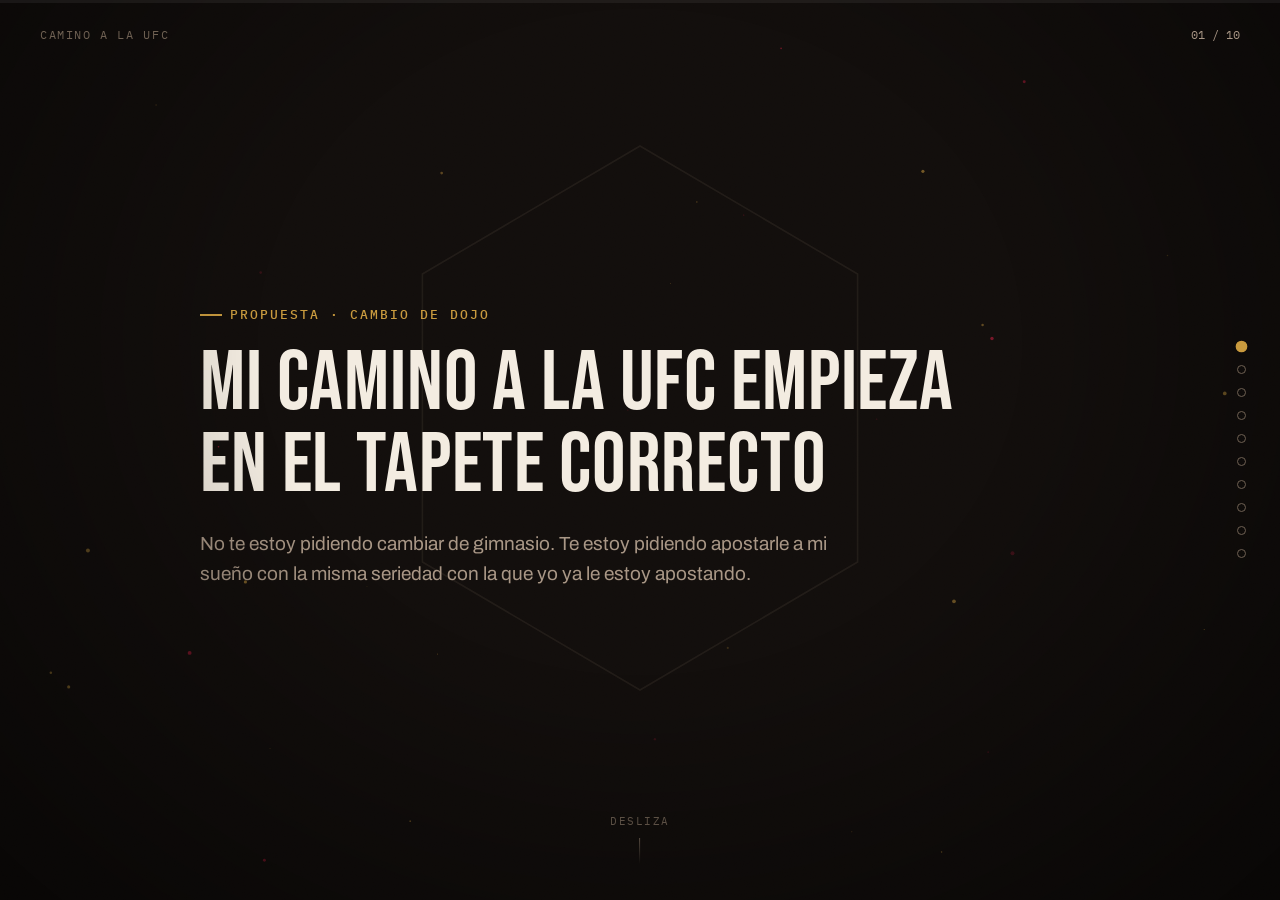
==== camino-ufc.html @ c73960b3 "Add interactive UFC dojo presentation page Standalone animated slide deck (embers canvas, scroll-sna" ====
<!DOCTYPE html>
<html lang="es">
<head>
<meta charset="UTF-8">
<meta name="viewport" content="width=device-width, initial-scale=1.0">
<title>Mi Camino a la UFC</title>
<meta name="description" content="Por qué cambiarme de dojo: profesor campeón nacional, acceso diario, mis amigos, la conexión a la UFC — y la ruta ya resuelta.">
<meta property="og:title" content="Mi Camino a la UFC">
<meta property="og:description" content="Una propuesta para mis papás: por qué cambiarme de dojo.">
<meta property="og:type" content="website">
<link rel="preconnect" href="https://fonts.googleapis.com">
<link rel="preconnect" href="https://fonts.gstatic.com" crossorigin>
<link href="https://fonts.googleapis.com/css2?family=Bebas+Neue&family=Archivo:wght@400;500;600;700;800&family=IBM+Plex+Mono:wght@400;500;600&display=swap" rel="stylesheet">
<style>
  :root {
    --bg: #120e0c;
    --bg-raised: #1c1613;
    --bg-sunken: #0b0807;
    --ink: #f3ece1;
    --ink-dim: #a89685;
    --ink-faint: #6f6153;
    --line: #33291f;
    --red: #c81e3f;
    --red-dim: #7d1329;
    --red-soft: #2a1216;
    --gold: #c99a3e;
    --gold-soft: #241d10;
    --blue: #5b8fe0;
    --blue-soft: #101c2c;
    --green: #5fbf87;
    --green-soft: #10251a;
    color-scheme: dark;
  }

  * { box-sizing: border-box; }
  html, body { height: 100%; }
  body {
    margin: 0;
    background: var(--bg);
    color: var(--ink);
    font-family: "Archivo", ui-sans-serif, system-ui, sans-serif;
    line-height: 1.55;
    -webkit-font-smoothing: antialiased;
    overflow: hidden;
  }
  ::selection { background: var(--red); color: var(--ink); }

  h1, h2, .display {
    font-family: "Bebas Neue", ui-sans-serif, system-ui, sans-serif;
    font-weight: 400;
    letter-spacing: 0.01em;
    text-transform: uppercase;
    text-wrap: balance;
    margin: 0;
  }
  .mono { font-family: "IBM Plex Mono", ui-monospace, Menlo, monospace; }

  a { color: inherit; }
  :focus-visible { outline: 2px solid var(--gold); outline-offset: 3px; }

  /* ---- atmosphere: embers canvas + grain + vignette ---- */
  #embers { position: fixed; inset: 0; z-index: 1; pointer-events: none; }
  .grain {
    position: fixed; inset: 0; z-index: 5; pointer-events: none;
    opacity: 0.05; mix-blend-mode: overlay;
  }
  .vignette {
    position: fixed; inset: 0; z-index: 4; pointer-events: none;
    background: radial-gradient(ellipse at 50% 38%, rgba(0,0,0,0) 0%, rgba(0,0,0,0) 42%, rgba(0,0,0,0.55) 100%);
  }
  .progress-track { position: fixed; top: 0; left: 0; right: 0; height: 3px; z-index: 7; background: rgba(255,255,255,0.06); }
  .progress-fill { height: 100%; width: 0%; background: linear-gradient(90deg, var(--gold), var(--red)); transition: width 0.15s linear; }

  /* ---- deck / slides ---- */
  .deck {
    height: 100vh;
    overflow-y: scroll;
    overflow-x: hidden;
    scroll-snap-type: y mandatory;
    scroll-behavior: smooth;
  }
  .slide {
    height: 100vh;
    scroll-snap-align: start;
    scroll-snap-stop: always;
    position: relative;
    display: flex;
    align-items: center;
    justify-content: center;
    padding: 64px clamp(24px, 6vw, 96px);
    overflow: hidden;
  }
  .slide-inner { max-width: 880px; width: 100%; position: relative; z-index: 2; }

  .eyebrow {
    font-family: "IBM Plex Mono", monospace;
    font-size: 12.5px;
    letter-spacing: 0.16em;
    text-transform: uppercase;
    font-weight: 500;
    display: inline-flex;
    align-items: center;
    gap: 8px;
    margin-bottom: 18px;
  }
  .eyebrow::before { content: ""; width: 22px; height: 1.5px; background: currentColor; display: inline-block; }
  .eyebrow.red { color: var(--red); }
  .eyebrow.gold { color: var(--gold); }
  .eyebrow.blue { color: var(--blue); }
  .eyebrow.green { color: var(--green); }
  .eyebrow.dim { color: var(--ink-faint); }

  .title-xl { font-size: clamp(40px, 7vw, 84px); line-height: 0.98; }
  .title-lg { font-size: clamp(32px, 5.4vw, 58px); line-height: 1.02; }
  .lede { font-size: clamp(16px, 1.9vw, 19px); color: var(--ink-dim); max-width: 60ch; margin-top: 22px; }
  .lede + .lede { margin-top: 12px; }

  /* word-stagger reveal for headlines */
  .split .word { display: inline-block; }
  .reveal.split .word { opacity: 0; transform: translateY(0.4em); transition: opacity 0.55s ease, transform 0.55s ease; }
  .reveal.split.in .word { opacity: 1; transform: translateY(0); }

  .ghost-num {
    position: absolute;
    font-family: "Bebas Neue", sans-serif;
    font-size: clamp(220px, 34vw, 420px);
    line-height: 1;
    top: 50%; right: clamp(-40px, -2vw, 10px);
    transform: translateY(-50%);
    color: transparent;
    -webkit-text-stroke: 1.5px rgba(243,236,225,0.14);
    z-index: 1;
    user-select: none;
    pointer-events: none;
  }
  .ghost-num.red { -webkit-text-stroke-color: rgba(200,30,63,0.32); }
  .ghost-num.gold { -webkit-text-stroke-color: rgba(201,154,62,0.28); }

  .reveal { opacity: 0; transform: translateY(18px); transition: opacity 0.7s ease, transform 0.7s ease; }
  .reveal.in { opacity: 1; transform: translateY(0); }
  .reveal.d1.in { transition-delay: 0.08s; }
  .reveal.d2.in { transition-delay: 0.16s; }
  .reveal.d3.in { transition-delay: 0.24s; }
  @media (prefers-reduced-motion: reduce) {
    .reveal, .reveal.split .word { opacity: 1; transform: none; transition: none; }
    .deck { scroll-behavior: auto; }
  }

  /* ---- hero ---- */
  .hero-octagon {
    position: absolute; inset: 0; z-index: 1; display: flex; align-items: center; justify-content: center;
    opacity: 0.5;
  }
  .hero-octagon svg { width: min(78vw, 640px); height: auto; animation: slow-spin 100s linear infinite; }
  @keyframes slow-spin { to { transform: rotate(360deg); } }
  @media (prefers-reduced-motion: reduce) { .hero-octagon svg { animation: none; } }

  .scroll-cue {
    position: absolute; bottom: 36px; left: 50%; transform: translateX(-50%);
    display: flex; flex-direction: column; align-items: center; gap: 8px;
    font-family: "IBM Plex Mono", monospace; font-size: 11px; letter-spacing: 0.14em;
    color: var(--ink-faint); text-transform: uppercase; z-index: 2;
  }
  .scroll-cue .line { width: 1px; height: 26px; background: linear-gradient(var(--ink-faint), transparent); animation: pulse-down 1.8s ease-in-out infinite; }
  @keyframes pulse-down { 0%,100% { opacity: 0.3; } 50% { opacity: 1; } }
  @media (prefers-reduced-motion: reduce) { .scroll-cue .line { animation: none; } }

  /* ---- fight card list ---- */
  .card-list { display: flex; flex-direction: column; margin-top: 30px; border-top: 1px solid var(--line); }
  .card-row {
    display: flex; align-items: center; gap: 20px; padding: 20px 4px;
    border-bottom: 1px solid var(--line);
    background: none; border-left: none; border-right: none; border-top: none;
    color: inherit; text-align: left; width: 100%; cursor: pointer; font: inherit;
  }
  .card-row .num { font-family: "IBM Plex Mono", monospace; font-size: 13px; color: var(--gold); width: 70px; flex: none; letter-spacing: 0.05em; }
  .card-row .name { font-family: "Bebas Neue", sans-serif; font-size: clamp(22px,3vw,32px); letter-spacing: 0.01em; flex: 1; }
  .card-row .arrow { color: var(--ink-faint); font-family: "IBM Plex Mono", monospace; transition: transform 0.25s ease, color 0.25s ease; }
  .card-row:hover { background: var(--bg-raised); }
  .card-row:hover .arrow { transform: translateX(6px); color: var(--gold); }

  /* ---- stat tile ---- */
  .stat-tile {
    margin-top: 28px; display: inline-flex; align-items: baseline; gap: 14px;
    background: var(--gold-soft); border: 1px solid rgba(201,154,62,0.35); border-radius: 14px;
    padding: 22px 30px;
  }
  .stat-tile .big { font-family: "IBM Plex Mono", monospace; font-size: clamp(38px,5.5vw,56px); font-weight: 600; color: var(--gold); font-variant-numeric: tabular-nums; }
  .stat-tile .unit { font-family: "IBM Plex Mono", monospace; font-size: 14px; color: var(--ink-dim); }
  .stat-sub { margin-top: 12px; font-family: "IBM Plex Mono", monospace; font-size: 13.5px; color: var(--ink-faint); }

  /* ---- compromiso ---- */
  .clause-list { display: flex; flex-direction: column; gap: 12px; margin-top: 26px; }
  .clause {
    display: flex; gap: 14px; align-items: flex-start; padding: 16px 18px;
    background: var(--green-soft); border: 1px solid rgba(95,191,135,0.28); border-radius: 12px;
  }
  .clause .check {
    flex: none; width: 22px; height: 22px; border-radius: 50%; margin-top: 1px;
    background: var(--green); color: var(--bg-sunken); font-family: "IBM Plex Mono", monospace;
    font-size: 13px; font-weight: 700; display: flex; align-items: center; justify-content: center;
  }
  .clause p { margin: 0; font-size: 15px; color: var(--ink); }
  .clause b { color: var(--green); }

  /* ---- logistics mini cards ---- */
  .route-grid { display: grid; grid-template-columns: repeat(3, 1fr); gap: 14px; margin-top: 30px; }
  @media (max-width: 760px) { .route-grid { grid-template-columns: 1fr; } }
  .route-card {
    background: var(--blue-soft); border: 1px solid rgba(91,143,224,0.3); border-radius: 12px; padding: 18px;
    transition: transform 0.25s ease, border-color 0.25s ease;
  }
  .route-card:hover { transform: translateY(-3px); border-color: var(--blue); }
  .route-card .day { font-family: "Bebas Neue", sans-serif; font-size: 22px; letter-spacing: 0.02em; color: var(--ink); }
  .route-card svg { width: 100%; height: auto; margin: 10px 0; }
  .route-card .stat { font-family: "IBM Plex Mono", monospace; font-size: 12px; color: var(--blue); }
  .route-card .status {
    display: inline-block; margin-top: 8px; font-family: "IBM Plex Mono", monospace; font-size: 11px;
    padding: 3px 9px; border-radius: 999px; letter-spacing: 0.04em;
  }
  .status.ok { background: rgba(91,224,146,0.14); color: #6bd99b; }
  .status.warn { background: rgba(201,154,62,0.16); color: var(--gold); }
  .status.tight { background: rgba(200,30,63,0.16); color: #e37285; }

  .btn {
    display: inline-flex; align-items: center; gap: 8px; margin-top: 30px;
    font-family: "IBM Plex Mono", monospace; font-size: 13.5px; font-weight: 500;
    text-decoration: none; padding: 13px 22px; border-radius: 9px;
    background: var(--blue); color: #0b0e14; border: 1px solid transparent;
    transition: background 0.2s ease, transform 0.2s ease;
  }
  .btn:hover { background: #7ba5eb; transform: translateY(-1px); }

  /* ---- closing ---- */
  .chip-row { display: flex; flex-wrap: wrap; gap: 10px; margin-top: 26px; }
  .chip {
    font-family: "IBM Plex Mono", monospace; font-size: 12px; color: var(--ink-dim);
    border: 1px solid var(--line); border-radius: 999px; padding: 7px 14px;
    opacity: 0; transform: translateY(8px); transition: opacity 0.5s ease, transform 0.5s ease;
  }
  .reveal.in .chip { opacity: 1; transform: translateY(0); }
  .chip:nth-child(1) { transition-delay: 0.05s; }
  .chip:nth-child(2) { transition-delay: 0.12s; }
  .chip:nth-child(3) { transition-delay: 0.19s; }
  .chip:nth-child(4) { transition-delay: 0.26s; }
  .chip:nth-child(5) { transition-delay: 0.33s; }
  .sign-line { margin-top: 46px; padding-top: 18px; border-top: 1px solid var(--line); display: flex; justify-content: space-between; gap: 20px; flex-wrap: wrap; font-family: "IBM Plex Mono", monospace; font-size: 12px; color: var(--ink-faint); }

  /* ---- chrome: counter + dot nav ---- */
  .chrome { position: fixed; z-index: 6; pointer-events: none; }
  .wordmark {
    top: 26px; left: clamp(20px, 5vw, 40px);
    font-family: "IBM Plex Mono", monospace; font-size: 11.5px; letter-spacing: 0.14em;
    color: var(--ink-faint); text-transform: uppercase;
  }
  .counter {
    top: 26px; right: clamp(20px, 5vw, 40px);
    font-family: "IBM Plex Mono", monospace; font-size: 12px; color: var(--ink-dim);
    font-variant-numeric: tabular-nums;
  }
  .dotnav {
    top: 50%; right: clamp(18px, 4vw, 34px); transform: translateY(-50%);
    display: flex; flex-direction: column; gap: 14px; pointer-events: auto;
  }
  .dotnav button {
    width: 9px; height: 9px; border-radius: 50%; padding: 0;
    background: transparent; border: 1.5px solid var(--ink-faint); cursor: pointer;
    transition: background 0.25s ease, border-color 0.25s ease, transform 0.25s ease;
  }
  .dotnav button.active { background: var(--gold); border-color: var(--gold); transform: scale(1.3); }
  .dotnav button:hover { border-color: var(--ink); }
  @media (max-width: 680px) { .dotnav { display: none; } }
</style>
</head>
<body>

<canvas id="embers" aria-hidden="true"></canvas>
<div class="grain" aria-hidden="true">
  <svg width="100%" height="100%">
    <filter id="noise"><feTurbulence type="fractalNoise" baseFrequency="0.9" numOctaves="2" stitchTiles="stitch"/></filter>
    <rect width="100%" height="100%" filter="url(#noise)"/>
  </svg>
</div>
<div class="vignette" aria-hidden="true"></div>
<div class="progress-track" aria-hidden="true"><div class="progress-fill" id="progressFill"></div></div>

<div class="chrome wordmark">Camino a la UFC</div>
<div class="chrome counter" id="counter">01 / 10</div>
<div class="chrome dotnav" id="dotnav" role="tablist" aria-label="Navegación de diapositivas"></div>

<div class="deck" id="deck">

  <!-- 1: PORTADA -->
  <section class="slide" aria-label="Portada">
    <div class="hero-octagon" aria-hidden="true">
      <svg viewBox="0 0 400 400"><polygon points="200,10 336,90 336,270 200,350 64,270 64,90" fill="none" stroke="var(--ink-faint)" stroke-width="1" opacity="0.35"/></svg>
    </div>
    <div class="slide-inner">
      <p class="eyebrow gold reveal">Propuesta · cambio de dojo</p>
      <h1 class="title-xl reveal d1 split">Mi camino a la UFC empieza en el tapete correcto</h1>
      <p class="lede reveal d2">No te estoy pidiendo cambiar de gimnasio. Te estoy pidiendo apostarle a mi sueño con la misma seriedad con la que yo ya le estoy apostando.</p>
    </div>
    <div class="scroll-cue"><span>desliza</span><span class="line"></span></div>
  </section>

  <!-- 2: LA APUESTA -->
  <section class="slide" aria-label="Por qué esto importa">
    <div class="slide-inner">
      <p class="eyebrow dim reveal">Por qué esto importa</p>
      <h2 class="title-lg reveal d1 split">Llegar a la UFC no es un capricho</h2>
      <p class="lede reveal d2">Es lo que quiero construir con años de tapete, disciplina y las personas correctas cerca. Cada decisión de dónde y con quién entreno es parte de ese camino — y esta es de las más importantes que voy a tomar este año.</p>
      <p class="lede reveal d3 mono" style="color:var(--gold); font-size:15px;">4 razones. Una sola decisión.</p>
    </div>
  </section>

  <!-- 3: LA CARTELERA -->
  <section class="slide" aria-label="Las cuatro razones">
    <div class="slide-inner">
      <p class="eyebrow red reveal">La cartelera</p>
      <h2 class="title-lg reveal d1 split">4 razones para hacer el cambio</h2>
      <div class="card-list reveal d2">
        <button class="card-row" data-jump="4"><span class="num">BOUT 01</span><span class="name">El profesor</span><span class="arrow">→</span></button>
        <button class="card-row" data-jump="5"><span class="num">BOUT 02</span><span class="name">El precio</span><span class="arrow">→</span></button>
        <button class="card-row" data-jump="6"><span class="num">BOUT 03</span><span class="name">Mis amigos</span><span class="arrow">→</span></button>
        <button class="card-row" data-jump="7"><span class="num">BOUT 04</span><span class="name">La conexión a la UFC</span><span class="arrow">→</span></button>
      </div>
    </div>
  </section>

  <!-- 4: BOUT 01 - PROFESOR -->
  <section class="slide" aria-label="Razón 1: el profesor">
    <span class="ghost-num gold" aria-hidden="true">01</span>
    <div class="slide-inner">
      <p class="eyebrow gold reveal">Bout 01 · Credenciales</p>
      <h2 class="title-lg reveal d1 split">Mi profesor es campeón nacional de jiu-jitsu</h2>
      <p class="lede reveal d2">No es una clase recreativa más. Es instrucción de alguien que compitió y ganó al nivel más alto del país — eso se nota en la corrección técnica, en el nivel de exigencia y en la mentalidad de competencia que se contagia en cada clase.</p>
    </div>
  </section>

  <!-- 5: BOUT 02 - PRECIO -->
  <section class="slide" aria-label="Razón 2: el precio">
    <span class="ghost-num gold" aria-hidden="true">02</span>
    <div class="slide-inner">
      <p class="eyebrow gold reveal">Bout 02 · Acceso</p>
      <h2 class="title-lg reveal d1 split">$2,300 al mes — tapete todos los días</h2>
      <div class="stat-tile reveal d2">
        <span class="big" data-count="2300">$0</span>
        <span class="unit">/ mes<br>acceso ilimitado</span>
      </div>
      <p class="stat-sub reveal d2">≈ $77 pesos por día si entreno diario — no por clase suelta.</p>
      <p class="lede reveal d3">Acceso cualquier día de la semana. Entrenar todos los días — no una o dos veces— es lo que de verdad compone técnica con el tiempo.</p>
    </div>
  </section>

  <!-- 6: BOUT 03 - AMIGOS -->
  <section class="slide" aria-label="Razón 3: mis amigos">
    <span class="ghost-num gold" aria-hidden="true">03</span>
    <div class="slide-inner">
      <p class="eyebrow gold reveal">Bout 03 · Comunidad</p>
      <h2 class="title-lg reveal d1 split">Sigo entrenando con mis amigos</h2>
      <p class="lede reveal d2">No es un cambio que me aísla. Voy a seguir rodando con la gente con la que ya tengo confianza — y en jiu-jitsu esa confianza es lo que te permite entrenar más fuerte, más seguido, y sin miedo a lastimarte con un compañero que no conoces.</p>
    </div>
  </section>

  <!-- 7: BOUT 04 - CONEXIÓN UFC -->
  <section class="slide" aria-label="Razón 4: la conexión a la UFC">
    <span class="ghost-num red" aria-hidden="true">04</span>
    <div class="slide-inner">
      <p class="eyebrow red reveal">Bout 04 · La razón más grande</p>
      <h2 class="title-lg reveal d1 split">Es de las pocas personas que me pueden ayudar a llegar a la UFC</h2>
      <p class="lede reveal d2">No hablo solo de un buen entrenador. Hablo de alguien con la trayectoria y las conexiones para acercarme de verdad al camino profesional. Estas oportunidades no aparecen seguido — y esta la tengo enfrente.</p>
    </div>
  </section>

  <!-- 8: MI COMPROMISO -->
  <section class="slide" aria-label="Mi compromiso con la escuela">
    <div class="slide-inner">
      <p class="eyebrow green reveal">Mi compromiso</p>
      <h2 class="title-lg reveal d1 split">Esto no es a costa de la escuela</h2>
      <p class="lede reveal d2">Tener una meta así de grande no significa descuidar lo demás. El dojo se acomoda a mi horario de estudio — no al revés. Esto es lo que te ofrezco a cambio de esta oportunidad:</p>
      <div class="clause-list reveal d3">
        <div class="clause"><span class="check">✓</span><p><b>Tareas y estudio primero.</b> El horario del dojo ya está armado alrededor de mis clases, no encima de ellas.</p></div>
        <div class="clause"><span class="check">✓</span><p><b>Mis calificaciones se mantienen o mejoran.</b> Si en algún momento no es así, lo hablamos antes de que se convierta en un problema.</p></div>
        <div class="clause"><span class="check">✓</span><p><b>Si algún día de verdad no puedo con las dos cosas, la escuela gana</b> — sin necesidad de que me lo tengas que exigir.</p></div>
      </div>
    </div>
  </section>

  <!-- 9: LOGISTICA / MAPAS -->
  <section class="slide" aria-label="Logística y rutas">
    <div class="slide-inner">
      <p class="eyebrow blue reveal">Ya lo pensé · logística</p>
      <h2 class="title-lg reveal d1 split">Sí es viable — ya tengo la ruta resuelta</h2>
      <p class="lede reveal d2">No es solo "quiero ir". Ya planeé exactamente cómo llego y regreso cada día que importa, con ruta principal, alterna y hora de salida — incluyendo tráfico en vivo con Maps y Waze.</p>

      <div class="route-grid reveal d3">
        <div class="route-card">
          <div class="day">Jueves</div>
          <svg viewBox="0 0 220 60" role="img" aria-label="Ida y vuelta casa-dojo jueves">
            <line x1="20" y1="24" x2="200" y2="24" stroke="var(--blue)" stroke-width="3"/>
            <line x1="200" y1="42" x2="20" y2="42" stroke="var(--red)" stroke-width="3"/>
            <circle cx="20" cy="33" r="4" fill="var(--bg-sunken)" stroke="var(--ink)" stroke-width="1.5"/>
            <circle cx="200" cy="33" r="4" fill="var(--bg-sunken)" stroke="var(--ink)" stroke-width="1.5"/>
          </svg>
          <div class="stat">18:30 llegada · 20:30 sale → 21:00 casa</div>
          <span class="status tight">Vuelta: 30 min justos</span>
        </div>
        <div class="route-card">
          <div class="day">Sábado</div>
          <svg viewBox="0 0 220 40" role="img" aria-label="Ruta casa-dojo sábado">
            <line x1="20" y1="20" x2="200" y2="20" stroke="var(--blue)" stroke-width="3"/>
            <circle cx="20" cy="20" r="4" fill="var(--bg-sunken)" stroke="var(--ink)" stroke-width="1.5"/>
            <circle cx="200" cy="20" r="4" fill="var(--bg-sunken)" stroke="var(--ink)" stroke-width="1.5"/>
          </svg>
          <div class="stat">Sale 09:00–09:30</div>
          <span class="status ok">Holgado</span>
        </div>
        <div class="route-card">
          <div class="day">Domingo</div>
          <svg viewBox="0 0 220 40" role="img" aria-label="Ruta casa-dojo domingo">
            <line x1="20" y1="20" x2="200" y2="20" stroke="var(--blue)" stroke-width="3"/>
            <circle cx="20" cy="20" r="4" fill="var(--bg-sunken)" stroke="var(--ink)" stroke-width="1.5"/>
            <circle cx="200" cy="20" r="4" fill="var(--bg-sunken)" stroke="var(--ink)" stroke-width="1.5"/>
          </svg>
          <div class="stat">08:30–08:45 · clase 9–12</div>
          <span class="status warn">Sin atajo (Reforma cerrada)</span>
        </div>
      </div>

      <a class="btn reveal d3" href="https://claude.ai/code/artifact/6c3e1e95-0c9e-4809-9b64-86d9133f65cd" target="_blank" rel="noopener">Ver el mapa completo, con Maps y Waze en vivo →</a>
    </div>
  </section>

  <!-- 10: CIERRE -->
  <section class="slide" aria-label="Cierre">
    <div class="hero-octagon" aria-hidden="true" style="opacity:0.3;">
      <svg viewBox="0 0 400 400"><polygon points="200,10 336,90 336,270 200,350 64,270 64,90" fill="none" stroke="var(--red)" stroke-width="1"/></svg>
    </div>
    <div class="slide-inner">
      <p class="eyebrow red reveal">Lo que te pido</p>
      <h2 class="title-xl reveal d1 split">Solo me falta tu sí</h2>
      <p class="lede reveal d2">Ya tengo el profesor, el plan, la ruta y a mis amigos ahí. Lo único que me falta es la oportunidad de intentarlo en serio. Hablemos.</p>
      <div class="chip-row reveal d3">
        <span class="chip">Profesor · campeón nacional</span>
        <span class="chip">$2,300/mes · acceso diario</span>
        <span class="chip">Sigo con mis amigos</span>
        <span class="chip">Conexión real a la UFC</span>
        <span class="chip">Sigo con la escuela</span>
      </div>
      <div class="sign-line reveal d3">
        <span>Ciudad de México</span>
        <span>Mi camino a la UFC — hoja 01</span>
      </div>
    </div>
  </section>

</div>

<script>
  (function () {
    var reduceMotion = matchMedia('(prefers-reduced-motion: reduce)').matches;

    /* ---------- embers canvas ---------- */
    if (!reduceMotion) {
      var canvas = document.getElementById('embers');
      var ctx = canvas.getContext('2d');
      var w, h, particles;
      function resize() { w = canvas.width = innerWidth; h = canvas.height = innerHeight; }
      function makeParticles() {
        particles = [];
        var count = Math.min(50, Math.round((w * h) / 34000));
        for (var i = 0; i < count; i++) {
          particles.push({
            x: Math.random() * w,
            y: Math.random() * h,
            r: Math.random() * 1.6 + 0.4,
            vy: -(Math.random() * 0.25 + 0.06),
            vx: (Math.random() - 0.5) * 0.08,
            a: Math.random() * 0.45 + 0.12,
            gold: Math.random() > 0.5
          });
        }
      }
      resize(); makeParticles();
      window.addEventListener('resize', function () { resize(); makeParticles(); });
      function tick() {
        ctx.clearRect(0, 0, w, h);
        for (var i = 0; i < particles.length; i++) {
          var p = particles[i];
          p.x += p.vx; p.y += p.vy;
          if (p.y < -10) { p.y = h + 10; p.x = Math.random() * w; }
          if (p.x < -10) p.x = w + 10;
          if (p.x > w + 10) p.x = -10;
          ctx.beginPath();
          ctx.fillStyle = (p.gold ? 'rgba(201,154,62,' : 'rgba(200,30,63,') + p.a + ')';
          ctx.arc(p.x, p.y, p.r, 0, Math.PI * 2);
          ctx.fill();
        }
        requestAnimationFrame(tick);
      }
      tick();
    }

    /* ---------- word-stagger split ---------- */
    Array.prototype.slice.call(document.querySelectorAll('.split')).forEach(function (el) {
      var words = el.textContent.trim().split(/\s+/);
      el.innerHTML = words.map(function (word, i) {
        return '<span class="word" style="transition-delay:' + Math.min(i * 45, 420) + 'ms">' + word + '</span>';
      }).join(' ');
    });

    /* ---------- deck navigation ---------- */
    var deck = document.getElementById('deck');
    var slides = Array.prototype.slice.call(deck.querySelectorAll('.slide'));
    var dotnav = document.getElementById('dotnav');
    var counter = document.getElementById('counter');
    var progressFill = document.getElementById('progressFill');
    var total = slides.length;

    slides.forEach(function (s, i) {
      var b = document.createElement('button');
      b.setAttribute('aria-label', 'Ir a diapositiva ' + (i + 1));
      b.addEventListener('click', function () { goto(i); });
      dotnav.appendChild(b);
    });
    var dots = Array.prototype.slice.call(dotnav.children);

    function pad(n) { return (n < 10 ? '0' : '') + n; }

    function setActive(i) {
      dots.forEach(function (d, j) { d.classList.toggle('active', j === i); });
      counter.textContent = pad(i + 1) + ' / ' + pad(total);
    }

    function goto(i) {
      i = Math.max(0, Math.min(total - 1, i));
      deck.scrollTo({ top: i * deck.clientHeight, behavior: reduceMotion ? 'auto' : 'smooth' });
    }

    function currentIndex() { return Math.round(deck.scrollTop / deck.clientHeight); }

    var raf = null;
    deck.addEventListener('scroll', function () {
      if (raf) return;
      raf = requestAnimationFrame(function () {
        setActive(currentIndex());
        var max = deck.scrollHeight - deck.clientHeight;
        progressFill.style.width = (max > 0 ? (deck.scrollTop / max) * 100 : 0) + '%';
        raf = null;
      });
    });

    document.addEventListener('keydown', function (e) {
      if (['ArrowDown', 'PageDown', 'ArrowRight'].indexOf(e.key) > -1) { e.preventDefault(); goto(currentIndex() + 1); }
      else if (['ArrowUp', 'PageUp', 'ArrowLeft'].indexOf(e.key) > -1) { e.preventDefault(); goto(currentIndex() - 1); }
    });

    Array.prototype.slice.call(document.querySelectorAll('[data-jump]')).forEach(function (btn) {
      btn.addEventListener('click', function () { goto(parseInt(btn.getAttribute('data-jump'), 10)); });
    });

    /* ---------- reveal on scroll + count-up ---------- */
    var io = new IntersectionObserver(function (entries) {
      entries.forEach(function (entry) {
        if (!entry.isIntersecting) return;
        entry.target.classList.add('in');
        var counters = entry.target.querySelectorAll('[data-count]');
        counters.forEach(function (c) {
          if (c.dataset.done) return;
          c.dataset.done = '1';
          var target = parseInt(c.dataset.count, 10);
          if (reduceMotion) { c.textContent = '$' + target.toLocaleString('es-MX'); return; }
          var start = performance.now();
          var dur = 900;
          function step(t) {
            var p = Math.min(1, (t - start) / dur);
            var eased = 1 - Math.pow(1 - p, 3);
            c.textContent = '$' + Math.round(eased * target).toLocaleString('es-MX');
            if (p < 1) requestAnimationFrame(step);
          }
          requestAnimationFrame(step);
        });
      });
    }, { threshold: 0.35 });
    Array.prototype.slice.call(document.querySelectorAll('.reveal')).forEach(function (el) { io.observe(el); });

    /* ---------- pointer parallax on octagon / ghost numerals ---------- */
    if (!reduceMotion && matchMedia('(pointer: fine)').matches) {
      document.addEventListener('mousemove', function (e) {
        var relX = (e.clientX / innerWidth) - 0.5;
        var relY = (e.clientY / innerHeight) - 0.5;
        Array.prototype.slice.call(document.querySelectorAll('.hero-octagon')).forEach(function (el) {
          el.style.transform = 'translate(' + (relX * 16) + 'px,' + (relY * 16) + 'px)';
        });
        Array.prototype.slice.call(document.querySelectorAll('.ghost-num')).forEach(function (el) {
          el.style.transform = 'translateY(-50%) translate(' + (relX * -10) + 'px,' + (relY * -10) + 'px)';
        });
      });
    }

    setActive(0);
  })();
</script>
</body>
</html>
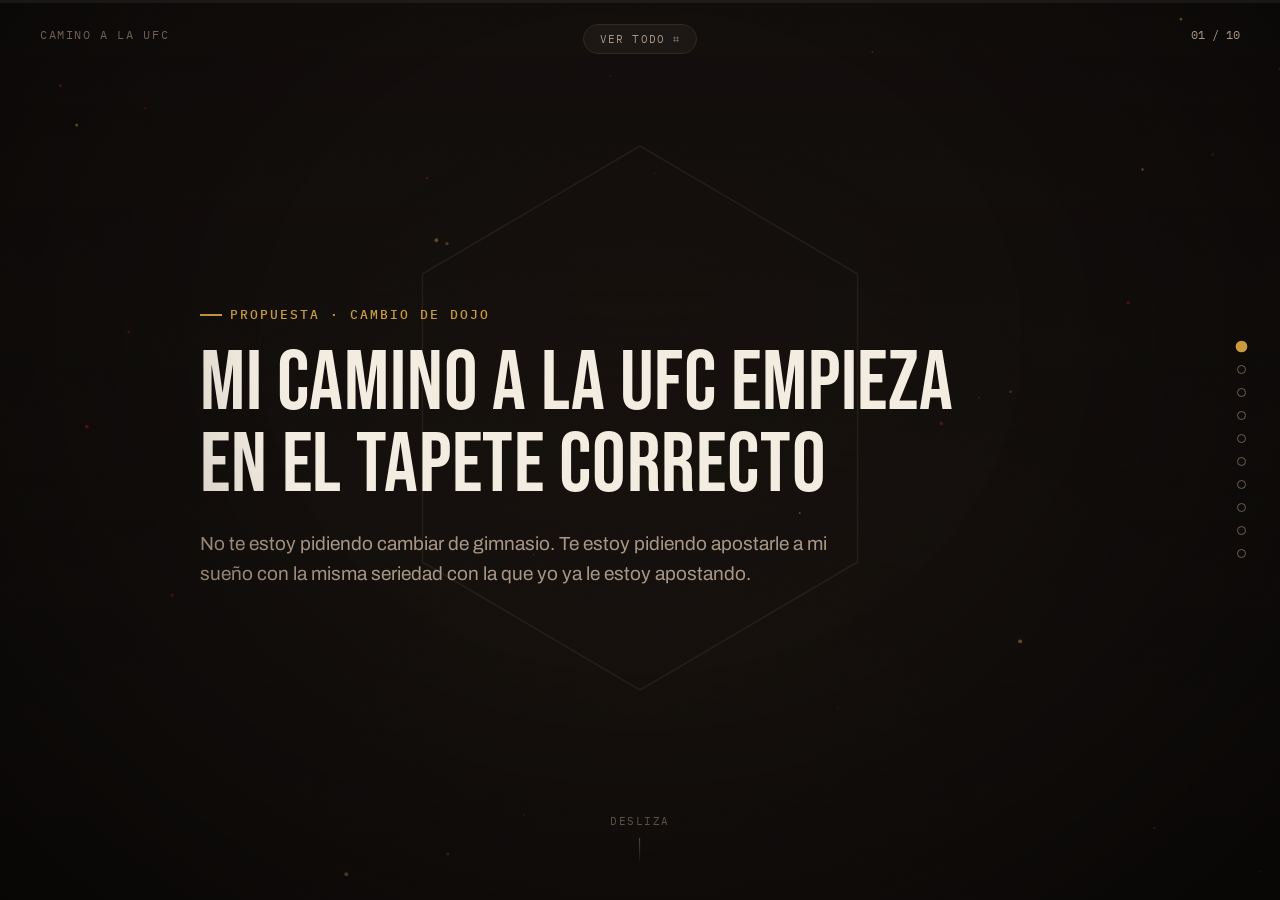
==== commit e7cbe1b2: "Add UFC arena imagery and richer interactivity to presentation Brings the GitHub Pages version in sy" ====
--- a/camino-ufc.html
+++ b/camino-ufc.html
@@ -92,6 +92,17 @@
   }
   .slide-inner { max-width: 880px; width: 100%; position: relative; z-index: 2; }
 
+  /* ---- photographic slide backgrounds ---- */
+  .slide-bg {
+    position: absolute; inset: 0; z-index: 0;
+    background-size: cover; background-position: center;
+    filter: saturate(0.85);
+  }
+  .slide-bg::after {
+    content: ""; position: absolute; inset: 0;
+    background: linear-gradient(180deg, rgba(18,14,12,0.62) 0%, rgba(18,14,12,0.88) 62%, rgba(18,14,12,0.97) 100%);
+  }
+
   .eyebrow {
     font-family: "IBM Plex Mono", monospace;
     font-size: 12.5px;
@@ -270,6 +281,66 @@
   .dotnav button.active { background: var(--gold); border-color: var(--gold); transform: scale(1.3); }
   .dotnav button:hover { border-color: var(--ink); }
   @media (max-width: 680px) { .dotnav { display: none; } }
+
+  /* ---- ambient mood glow, follows active slide ---- */
+  .mood-glow {
+    position: fixed; inset: 0; z-index: 0; pointer-events: none;
+    background: radial-gradient(ellipse at 50% 105%, var(--mood-color, transparent) 0%, transparent 62%);
+    opacity: 0.22; transition: background 0.7s ease;
+  }
+
+  /* ---- tilt cards ---- */
+  .tilt { transition: transform 0.35s ease; will-change: transform; }
+
+  /* ---- overview toggle ---- */
+  .overview-btn {
+    top: 24px; left: 50%; transform: translateX(-50%);
+    pointer-events: auto; cursor: pointer;
+    font-family: "IBM Plex Mono", monospace; font-size: 11px; letter-spacing: 0.1em;
+    text-transform: uppercase; color: var(--ink-dim); background: rgba(255,255,255,0.04);
+    border: 1px solid var(--line); border-radius: 999px; padding: 7px 16px;
+    transition: border-color 0.2s ease, color 0.2s ease;
+  }
+  .overview-btn:hover { color: var(--ink); border-color: var(--gold); }
+  @media (max-width: 680px) { .overview-btn { display: none; } }
+
+  /* ---- overview grid ---- */
+  #overview {
+    position: fixed; inset: 0; z-index: 9; background: rgba(10,8,7,0.97);
+    backdrop-filter: blur(6px);
+    display: flex; flex-direction: column; align-items: center; justify-content: center;
+    gap: 28px; padding: 40px 24px;
+    opacity: 0; pointer-events: none; transition: opacity 0.35s ease;
+  }
+  #overview.open { opacity: 1; pointer-events: auto; }
+  #overview .ov-title { font-family: "IBM Plex Mono", monospace; font-size: 12px; letter-spacing: 0.14em; text-transform: uppercase; color: var(--ink-faint); }
+  #overview .ov-grid { display: grid; grid-template-columns: repeat(5, minmax(140px,1fr)); gap: 12px; max-width: 1080px; width: 100%; }
+  @media (max-width: 900px) { #overview .ov-grid { grid-template-columns: repeat(2, 1fr); } }
+  .ov-tile {
+    background: var(--bg-raised); border: 1px solid var(--line); border-top: 3px solid var(--tile-color, var(--gold));
+    border-radius: 10px; padding: 16px 14px; text-align: left; cursor: pointer; color: inherit; font: inherit;
+    display: flex; flex-direction: column; gap: 8px; transition: transform 0.2s ease, border-color 0.2s ease;
+  }
+  .ov-tile:hover { transform: translateY(-4px); }
+  .ov-tile .ov-num { font-family: "IBM Plex Mono", monospace; font-size: 11px; color: var(--tile-color, var(--gold)); }
+  .ov-tile .ov-label { font-family: "Bebas Neue", sans-serif; font-size: 19px; line-height: 1.05; letter-spacing: 0.01em; }
+  #overview .ov-close {
+    position: absolute; top: 22px; right: clamp(20px,5vw,40px);
+    background: none; border: none; color: var(--ink-faint); font-family: "IBM Plex Mono", monospace;
+    font-size: 12px; cursor: pointer; letter-spacing: 0.08em;
+  }
+  #overview .ov-close:hover { color: var(--ink); }
+
+  /* ---- seal-the-deal button ---- */
+  .seal-btn {
+    display: inline-flex; align-items: center; gap: 8px; margin-top: 28px;
+    font-family: "Bebas Neue", sans-serif; font-size: 20px; letter-spacing: 0.02em;
+    text-transform: uppercase; padding: 14px 28px; border-radius: 10px; cursor: pointer;
+    background: linear-gradient(135deg, var(--gold), var(--red)); color: #140f0d; border: none;
+    transition: transform 0.2s ease, box-shadow 0.2s ease;
+  }
+  .seal-btn:hover { transform: translateY(-2px) scale(1.02); box-shadow: 0 10px 30px -10px rgba(200,30,63,0.5); }
+  .seal-btn:active { transform: translateY(0) scale(0.98); }
 </style>
 </head>
 <body>
@@ -282,16 +353,25 @@
   </svg>
 </div>
 <div class="vignette" aria-hidden="true"></div>
+<div class="mood-glow" id="moodGlow" aria-hidden="true"></div>
 <div class="progress-track" aria-hidden="true"><div class="progress-fill" id="progressFill"></div></div>
 
 <div class="chrome wordmark">Camino a la UFC</div>
+<button class="chrome overview-btn" id="overviewBtn" aria-haspopup="true" aria-expanded="false">Ver todo ⌗</button>
 <div class="chrome counter" id="counter">01 / 10</div>
 <div class="chrome dotnav" id="dotnav" role="tablist" aria-label="Navegación de diapositivas"></div>
 
+<div id="overview" role="dialog" aria-label="Todas las diapositivas" aria-hidden="true">
+  <button class="ov-close" id="ovClose">Cerrar (Esc)</button>
+  <span class="ov-title">Todas las diapositivas</span>
+  <div class="ov-grid" id="ovGrid"></div>
+</div>
+
 <div class="deck" id="deck">
 
   <!-- 1: PORTADA -->
   <section class="slide" aria-label="Portada">
+    <div class="slide-bg" style="background-image:url('https://cdn.gamma.app/rbv6k7xwqs1i9zh/design-anything/Vez4wUO1YEQllUu5cxKBG/3vE0v0mMVjI8BHXC2Xm0N.jpg')" aria-hidden="true"></div>
     <div class="hero-octagon" aria-hidden="true">
       <svg viewBox="0 0 400 400"><polygon points="200,10 336,90 336,270 200,350 64,270 64,90" fill="none" stroke="var(--ink-faint)" stroke-width="1" opacity="0.35"/></svg>
     </div>
@@ -329,6 +409,7 @@
 
   <!-- 4: BOUT 01 - PROFESOR -->
   <section class="slide" aria-label="Razón 1: el profesor">
+    <div class="slide-bg" style="background-image:url('https://cdn.gamma.app/rbv6k7xwqs1i9zh/design-anything/7FDSNeIuLbvyzKSsy1ZOT/Ow4outCs-NBGhyxmvaIvJ.jpg')" aria-hidden="true"></div>
     <span class="ghost-num gold" aria-hidden="true">01</span>
     <div class="slide-inner">
       <p class="eyebrow gold reveal">Bout 01 · Credenciales</p>
@@ -343,7 +424,7 @@
     <div class="slide-inner">
       <p class="eyebrow gold reveal">Bout 02 · Acceso</p>
       <h2 class="title-lg reveal d1 split">$2,300 al mes — tapete todos los días</h2>
-      <div class="stat-tile reveal d2">
+      <div class="stat-tile reveal d2 tilt" title="$2,300 ÷ 30 días ≈ $77/día">
         <span class="big" data-count="2300">$0</span>
         <span class="unit">/ mes<br>acceso ilimitado</span>
       </div>
@@ -379,9 +460,9 @@
       <h2 class="title-lg reveal d1 split">Esto no es a costa de la escuela</h2>
       <p class="lede reveal d2">Tener una meta así de grande no significa descuidar lo demás. El dojo se acomoda a mi horario de estudio — no al revés. Esto es lo que te ofrezco a cambio de esta oportunidad:</p>
       <div class="clause-list reveal d3">
-        <div class="clause"><span class="check">✓</span><p><b>Tareas y estudio primero.</b> El horario del dojo ya está armado alrededor de mis clases, no encima de ellas.</p></div>
-        <div class="clause"><span class="check">✓</span><p><b>Mis calificaciones se mantienen o mejoran.</b> Si en algún momento no es así, lo hablamos antes de que se convierta en un problema.</p></div>
-        <div class="clause"><span class="check">✓</span><p><b>Si algún día de verdad no puedo con las dos cosas, la escuela gana</b> — sin necesidad de que me lo tengas que exigir.</p></div>
+        <div class="clause tilt"><span class="check">✓</span><p><b>Tareas y estudio primero.</b> El horario del dojo ya está armado alrededor de mis clases, no encima de ellas.</p></div>
+        <div class="clause tilt"><span class="check">✓</span><p><b>Mis calificaciones se mantienen o mejoran.</b> Si en algún momento no es así, lo hablamos antes de que se convierta en un problema.</p></div>
+        <div class="clause tilt"><span class="check">✓</span><p><b>Si algún día de verdad no puedo con las dos cosas, la escuela gana</b> — sin necesidad de que me lo tengas que exigir.</p></div>
       </div>
     </div>
   </section>
@@ -394,7 +475,7 @@
       <p class="lede reveal d2">No es solo "quiero ir". Ya planeé exactamente cómo llego y regreso cada día que importa, con ruta principal, alterna y hora de salida — incluyendo tráfico en vivo con Maps y Waze.</p>
 
       <div class="route-grid reveal d3">
-        <div class="route-card">
+        <div class="route-card tilt">
           <div class="day">Jueves</div>
           <svg viewBox="0 0 220 60" role="img" aria-label="Ida y vuelta casa-dojo jueves">
             <line x1="20" y1="24" x2="200" y2="24" stroke="var(--blue)" stroke-width="3"/>
@@ -405,7 +486,7 @@
           <div class="stat">18:30 llegada · 20:30 sale → 21:00 casa</div>
           <span class="status tight">Vuelta: 30 min justos</span>
         </div>
-        <div class="route-card">
+        <div class="route-card tilt">
           <div class="day">Sábado</div>
           <svg viewBox="0 0 220 40" role="img" aria-label="Ruta casa-dojo sábado">
             <line x1="20" y1="20" x2="200" y2="20" stroke="var(--blue)" stroke-width="3"/>
@@ -415,7 +496,7 @@
           <div class="stat">Sale 09:00–09:30</div>
           <span class="status ok">Holgado</span>
         </div>
-        <div class="route-card">
+        <div class="route-card tilt">
           <div class="day">Domingo</div>
           <svg viewBox="0 0 220 40" role="img" aria-label="Ruta casa-dojo domingo">
             <line x1="20" y1="20" x2="200" y2="20" stroke="var(--blue)" stroke-width="3"/>
@@ -433,6 +514,7 @@
 
   <!-- 10: CIERRE -->
   <section class="slide" aria-label="Cierre">
+    <div class="slide-bg" style="background-image:url('https://cdn.gamma.app/rbv6k7xwqs1i9zh/design-anything/Vez4wUO1YEQllUu5cxKBG/3vE0v0mMVjI8BHXC2Xm0N.jpg'); background-position:center 70%;" aria-hidden="true"></div>
     <div class="hero-octagon" aria-hidden="true" style="opacity:0.3;">
       <svg viewBox="0 0 400 400"><polygon points="200,10 336,90 336,270 200,350 64,270 64,90" fill="none" stroke="var(--red)" stroke-width="1"/></svg>
     </div>
@@ -447,6 +529,8 @@
         <span class="chip">Conexión real a la UFC</span>
         <span class="chip">Sigo con la escuela</span>
       </div>
+      <button class="seal-btn reveal d3" id="sealBtn">Sella el trato →</button>
+
       <div class="sign-line reveal d3">
         <span>Ciudad de México</span>
         <span>Mi camino a la UFC — hoja 01</span>
@@ -460,7 +544,8 @@
   (function () {
     var reduceMotion = matchMedia('(prefers-reduced-motion: reduce)').matches;
 
-    /* ---------- embers canvas ---------- */
+    /* ---------- embers canvas (ambient dust + on-demand bursts) ---------- */
+    var spawnBurst = function () {};
     if (!reduceMotion) {
       var canvas = document.getElementById('embers');
       var ctx = canvas.getContext('2d');
@@ -483,16 +568,39 @@
       }
       resize(); makeParticles();
       window.addEventListener('resize', function () { resize(); makeParticles(); });
+
+      spawnBurst = function (x, y) {
+        for (var i = 0; i < 46; i++) {
+          var angle = Math.random() * Math.PI * 2;
+          var speed = Math.random() * 3.2 + 0.6;
+          particles.push({
+            x: x, y: y,
+            r: Math.random() * 2.4 + 1,
+            vx: Math.cos(angle) * speed,
+            vy: Math.sin(angle) * speed,
+            a: 1,
+            decay: 0.014 + Math.random() * 0.02,
+            gold: Math.random() > 0.35
+          });
+        }
+      };
+
       function tick() {
         ctx.clearRect(0, 0, w, h);
-        for (var i = 0; i < particles.length; i++) {
+        for (var i = particles.length - 1; i >= 0; i--) {
           var p = particles[i];
           p.x += p.vx; p.y += p.vy;
-          if (p.y < -10) { p.y = h + 10; p.x = Math.random() * w; }
-          if (p.x < -10) p.x = w + 10;
-          if (p.x > w + 10) p.x = -10;
+          if (p.decay) {
+            p.vy += 0.02; p.vx *= 0.98;
+            p.a -= p.decay;
+            if (p.a <= 0) { particles.splice(i, 1); continue; }
+          } else {
+            if (p.y < -10) { p.y = h + 10; p.x = Math.random() * w; }
+            if (p.x < -10) p.x = w + 10;
+            if (p.x > w + 10) p.x = -10;
+          }
           ctx.beginPath();
-          ctx.fillStyle = (p.gold ? 'rgba(201,154,62,' : 'rgba(200,30,63,') + p.a + ')';
+          ctx.fillStyle = (p.gold ? 'rgba(201,154,62,' : 'rgba(200,30,63,') + Math.max(p.a, 0) + ')';
           ctx.arc(p.x, p.y, p.r, 0, Math.PI * 2);
           ctx.fill();
         }
@@ -527,9 +635,14 @@
 
     function pad(n) { return (n < 10 ? '0' : '') + n; }
 
+    var moodGlow = document.getElementById('moodGlow');
+    var moods = ['gold', 'neutral', 'red', 'gold', 'gold', 'gold', 'red', 'green', 'blue', 'red'];
+    var moodColors = { gold: '#c99a3e', red: '#c81e3f', blue: '#5b8fe0', green: '#5fbf87', neutral: 'transparent' };
+
     function setActive(i) {
       dots.forEach(function (d, j) { d.classList.toggle('active', j === i); });
       counter.textContent = pad(i + 1) + ' / ' + pad(total);
+      moodGlow.style.setProperty('--mood-color', moodColors[moods[i]] || 'transparent');
     }
 
     function goto(i) {
@@ -598,6 +711,76 @@
       });
     }
 
+    /* ---------- overview / slide-sorter mode ---------- */
+    var ovLabels = [
+      { t: 'Portada', mood: 'gold' },
+      { t: 'Por qué importa', mood: 'neutral' },
+      { t: 'La cartelera', mood: 'red' },
+      { t: 'Bout 01 — El profesor', mood: 'gold' },
+      { t: 'Bout 02 — El precio', mood: 'gold' },
+      { t: 'Bout 03 — Mis amigos', mood: 'gold' },
+      { t: 'Bout 04 — La UFC', mood: 'red' },
+      { t: 'Mi compromiso', mood: 'green' },
+      { t: 'La logística', mood: 'blue' },
+      { t: 'Cierre', mood: 'red' }
+    ];
+    var overview = document.getElementById('overview');
+    var overviewBtn = document.getElementById('overviewBtn');
+    var ovGrid = document.getElementById('ovGrid');
+    ovLabels.forEach(function (item, i) {
+      var b = document.createElement('button');
+      b.className = 'ov-tile';
+      b.style.setProperty('--tile-color', moodColors[item.mood] === 'transparent' ? moodColors.gold : moodColors[item.mood]);
+      b.innerHTML = '<span class="ov-num">' + pad(i + 1) + '</span><span class="ov-label">' + item.t + '</span>';
+      b.addEventListener('click', function () { closeOverview(); goto(i); });
+      ovGrid.appendChild(b);
+    });
+    function openOverview() {
+      overview.classList.add('open');
+      overview.setAttribute('aria-hidden', 'false');
+      overviewBtn.setAttribute('aria-expanded', 'true');
+    }
+    function closeOverview() {
+      overview.classList.remove('open');
+      overview.setAttribute('aria-hidden', 'true');
+      overviewBtn.setAttribute('aria-expanded', 'false');
+    }
+    overviewBtn.addEventListener('click', function () {
+      overview.classList.contains('open') ? closeOverview() : openOverview();
+    });
+    document.getElementById('ovClose').addEventListener('click', closeOverview);
+    document.addEventListener('keydown', function (e) {
+      if (e.key === 'Escape') closeOverview();
+      else if (e.key === 'o' || e.key === 'O') { overview.classList.contains('open') ? closeOverview() : openOverview(); }
+    });
+
+    /* ---------- tilt-on-hover cards ---------- */
+    if (!reduceMotion && matchMedia('(pointer: fine)').matches) {
+      Array.prototype.slice.call(document.querySelectorAll('.tilt')).forEach(function (el) {
+        el.addEventListener('mousemove', function (e) {
+          var rect = el.getBoundingClientRect();
+          var px = (e.clientX - rect.left) / rect.width - 0.5;
+          var py = (e.clientY - rect.top) / rect.height - 0.5;
+          el.style.transition = 'none';
+          el.style.transform = 'perspective(700px) rotateX(' + (py * -7) + 'deg) rotateY(' + (px * 7) + 'deg) translateY(-2px)';
+        });
+        el.addEventListener('mouseleave', function () {
+          el.style.transition = 'transform 0.4s ease';
+          el.style.transform = 'perspective(700px) rotateX(0) rotateY(0) translateY(0)';
+        });
+      });
+    }
+
+    /* ---------- seal the deal ---------- */
+    var sealBtn = document.getElementById('sealBtn');
+    if (sealBtn) {
+      sealBtn.addEventListener('click', function () {
+        var rect = sealBtn.getBoundingClientRect();
+        spawnBurst(rect.left + rect.width / 2, rect.top + rect.height / 2);
+        sealBtn.textContent = 'Trato hecho ✓';
+      });
+    }
+
     setActive(0);
   })();
 </script>
